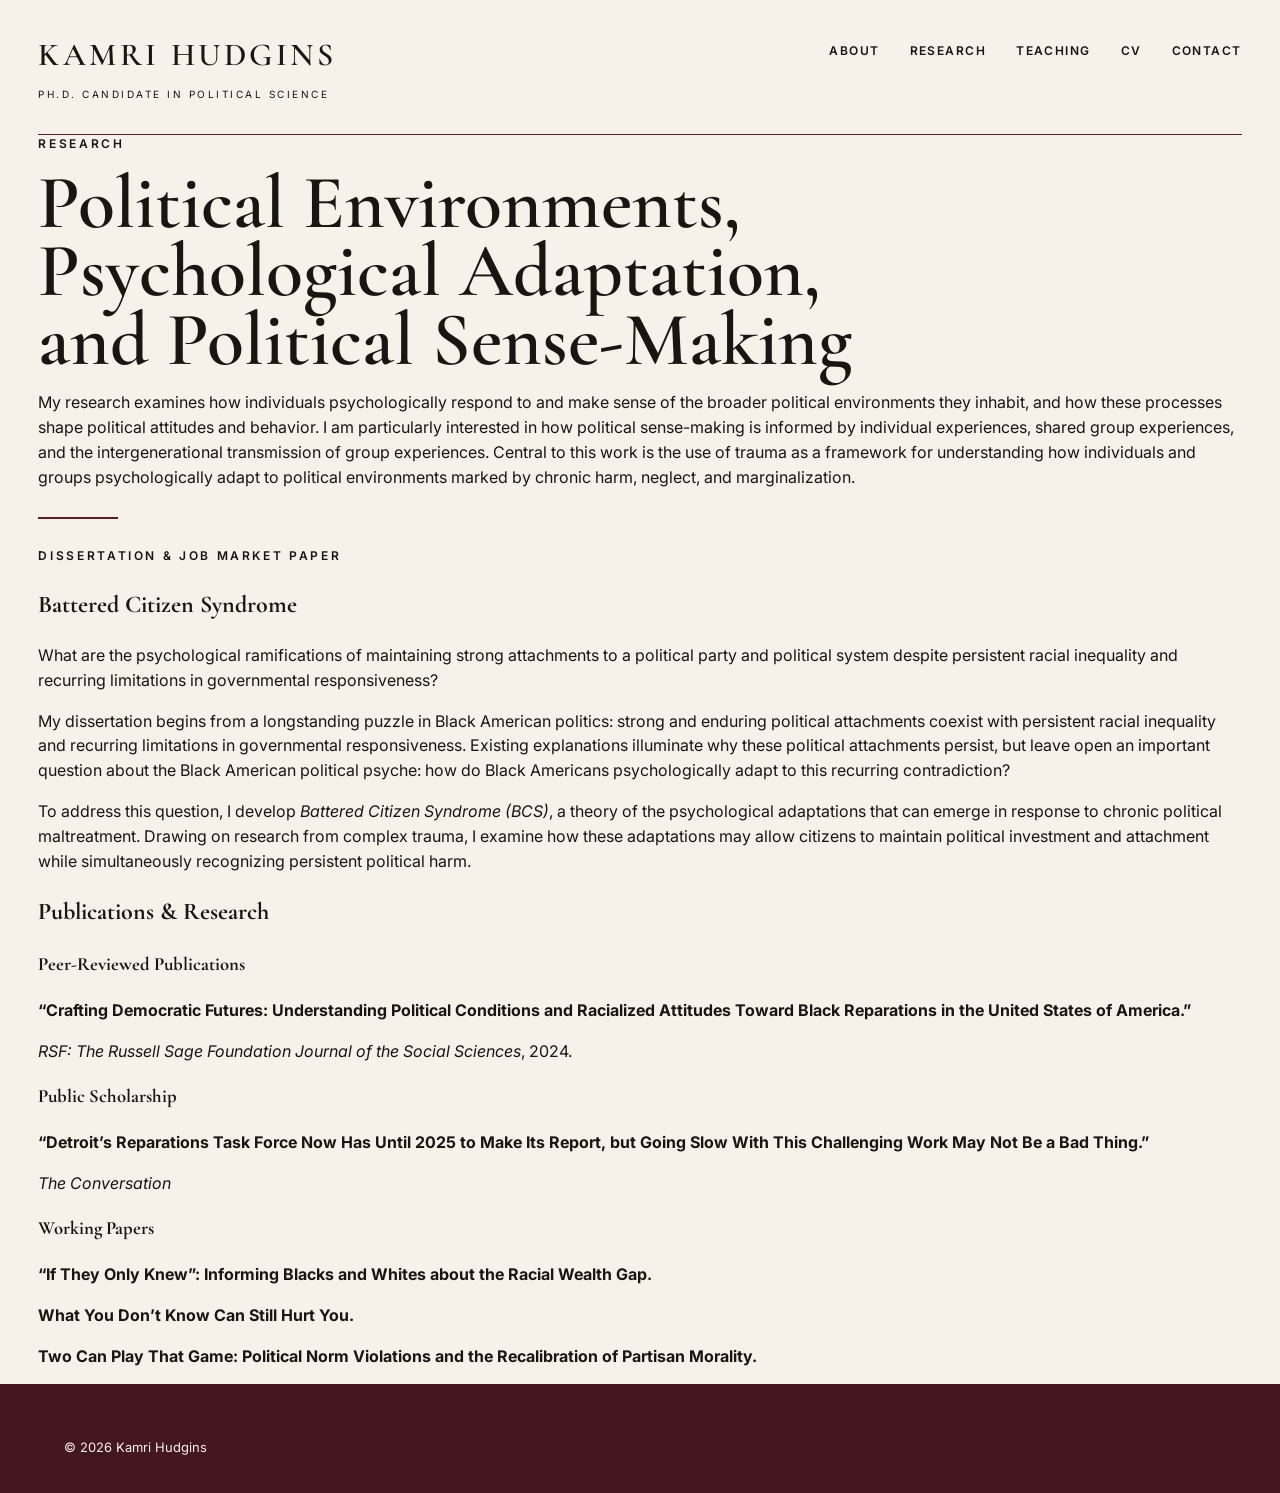
==== research.html @ 617f2ec5 "Create research.html for Kamri Hudgins' academic profile This HTML file outlines the research intere" ====
<!DOCTYPE html>
<html lang="en">
<head>
  <meta charset="UTF-8">
  <meta name="viewport" content="width=device-width, initial-scale=1.0">
  <title>Research | Kamri Hudgins</title>

  <link rel="preconnect" href="https://fonts.googleapis.com">
  <link rel="preconnect" href="https://fonts.gstatic.com" crossorigin>
  <link href="https://fonts.googleapis.com/css2?family=Cormorant+Garamond:ital,wght@0,400;0,500;0,600;1,400&family=Inter:wght@400;500;600&display=swap" rel="stylesheet">

  <link rel="stylesheet" href="style.css">
</head>

<body>

<header class="site-header">
  <a class="wordmark" href="index.html">
    <span>KAMRI HUDGINS</span>
    <small>PH.D. CANDIDATE IN POLITICAL SCIENCE</small>
  </a>

  <nav>
    <a href="index.html#about">ABOUT</a>
    <a href="research.html">RESEARCH</a>
    <a href="teaching.html">TEACHING</a>
    <a href="Hudgins_CV2026.pdf" target="_blank" rel="noopener">CV</a>
    <a href="index.html#contact">CONTACT</a>
  </nav>
</header>

<main>

  <section class="research-page">

    <p class="eyebrow">RESEARCH</p>

    <h1>Political Environments,<br>Psychological Adaptation,<br>and Political Sense-Making</h1>

    <p class="research-intro">
      My research examines how individuals psychologically respond to and make
      sense of the broader political environments they inhabit, and how these
      processes shape political attitudes and behavior. I am particularly
      interested in how political sense-making is informed by individual
      experiences, shared group experiences, and the intergenerational
      transmission of group experiences. Central to this work is the use of
      trauma as a framework for understanding how individuals and groups
      psychologically adapt to political environments marked by chronic harm,
      neglect, and marginalization.
    </p>

    <div class="rule"></div>

    <section class="dissertation-section">

      <p class="eyebrow">DISSERTATION &amp; JOB MARKET PAPER</p>

      <h2>Battered Citizen Syndrome</h2>

      <p class="research-question">
        What are the psychological ramifications of maintaining strong
        attachments to a political party and political system despite
        persistent racial inequality and recurring limitations in
        governmental responsiveness?
      </p>

      <p>
        My dissertation begins from a longstanding puzzle in Black American
        politics: strong and enduring political attachments coexist with
        persistent racial inequality and recurring limitations in governmental
        responsiveness. Existing explanations illuminate why these political
        attachments persist, but leave open an important question about the
        Black American political psyche: how do Black Americans psychologically
        adapt to this recurring contradiction?
      </p>

      <p>
        To address this question, I develop <em>Battered Citizen Syndrome
        (BCS)</em>, a theory of the psychological adaptations that can emerge
        in response to chronic political maltreatment. Drawing on research
        from complex trauma, I examine how these adaptations may allow
        citizens to maintain political investment and attachment while
        simultaneously recognizing persistent political harm.
      </p>

    </section>

    <div class="research-divider"></div>

    <section class="publications-section">

      <h2>Publications &amp; Research</h2>

      <h3>Peer-Reviewed Publications</h3>

      <div class="research-item">
        <p>
          <strong>“Crafting Democratic Futures: Understanding Political
          Conditions and Racialized Attitudes Toward Black Reparations in the
          United States of America.”</strong>
        </p>
        <p class="citation">
          <em>RSF: The Russell Sage Foundation Journal of the Social Sciences</em>,
          2024.
        </p>
      </div>

      <h3>Public Scholarship</h3>

      <div class="research-item">
        <p>
          <strong>
            “Detroit’s Reparations Task Force Now Has Until 2025 to Make Its
            Report, but Going Slow With This Challenging Work May Not Be a Bad
            Thing.”
          </strong>
        </p>
        <p class="citation"><em>The Conversation</em></p>
      </div>

      <h3>Working Papers</h3>

      <div class="research-item">
        <p>
          <strong>“If They Only Knew”: Informing Blacks and Whites about the
          Racial Wealth Gap.</strong>
        </p>
      </div>

      <div class="research-item">
        <p>
          <strong>What You Don’t Know Can Still Hurt You.</strong>
        </p>
      </div>

      <div class="research-item">
        <p>
          <strong>Two Can Play That Game: Political Norm Violations and the
          Recalibration of Partisan Morality.</strong>
        </p>
      </div>

    </section>

  </section>

</main>

<footer>
  <p>© 2026 Kamri Hudgins</p>
</footer>

</body>
</html>
---- style.css ----
:root{
  --cream:#f7f2e9;
  --ink:#181513;
  --wine:#5b2027;
  --wine-dark:#43171d;
  --muted:#746b64;
  --line:#d9cfc2;
}
*{box-sizing:border-box}
html{scroll-behavior:smooth}
body{margin:0;background:var(--cream);color:var(--ink);font-family:Inter,Arial,sans-serif;line-height:1.55}
.site-header{max-width:1400px;margin:auto;padding:30px 5%;display:flex;justify-content:space-between;align-items:flex-start;border-bottom:1px solid var(--wine)}
.wordmark{text-decoration:none;color:var(--ink);letter-spacing:.22em}
.wordmark span{display:block;font-family:"Cormorant Garamond",Georgia,serif;font-size:32px;font-weight:600}
.wordmark small{font-size:10px;letter-spacing:.25em}
nav{display:flex;gap:30px;padding-top:12px}
nav a,.link-grid a{color:var(--ink);text-decoration:none;font-size:12px;font-weight:600;letter-spacing:.12em}
nav a:hover,.link-grid a:hover{color:var(--wine)}
main{max-width:1400px;margin:auto}
.hero{padding:42px 5% 52px;display:grid;grid-template-columns:minmax(0,.9fr) minmax(0,1fr);gap:62px;align-items:center}
.portrait{
  height:650px;
  overflow:hidden;
}
.portrait img{
  width:100%;
  height:100%;
  object-fit:cover;
  object-position:center;
  display:block;
}
.placeholder{background:linear-gradient(145deg,#6a2930,#3f151a);display:flex;align-items:center;justify-content:center;color:#f8eee6;letter-spacing:.18em;font-size:12px}
.hero-copy{min-width:0;max-width:650px}
.portrait{grid-column:1}
.hero-copy{grid-column:2}
.eyebrow{font-size:12px;letter-spacing:.22em;font-weight:600;margin:0 0 15px}
h1,h2,h3,.role,.subtitle{font-family:"Cormorant Garamond",Georgia,serif}
h1{font-size:76px;line-height:.9;margin:0 0 15px;font-weight:600}
.role{font-size:31px;margin:0}
.institution{font-family:"Cormorant Garamond",Georgia,serif;font-style:italic;font-size:23px;margin:0}
.rule{width:80px;border-top:2px solid var(--wine);margin:28px 0}
.areas{font-size:12px;letter-spacing:.13em;line-height:1.8}
.hero-copy p:not(.eyebrow):not(.role):not(.institution):not(.areas){max-width:620px}
.button{display:inline-block;background:var(--wine);color:white;text-decoration:none;padding:17px 30px;margin-top:14px;font-size:11px;letter-spacing:.18em}
.button:hover{background:var(--wine-dark)}
.featured{border-top:1px solid var(--line);padding:45px 5%;display:grid;grid-template-columns:.85fr 1.15fr;gap:58px;align-items:center}
.featured h2{font-size:62px;line-height:.85;margin:8px 0 12px}
.subtitle{font-size:25px;font-style:italic;line-height:1.05;margin:0 0 20px}
.small{padding:14px 25px}
.research-image{min-height:420px;background:linear-gradient(135deg,#b5a99b,#514a44)}
.research-image {
  height: 420px;
  overflow: hidden;
}

.research-image img {
  width: 100%;
  height: 100%;
  object-fit: cover;
  object-position: center;
  display: block;
}
.link-grid{border-top:1px solid var(--line);display:grid;grid-template-columns:repeat(3,1fr);padding:30px 5% 45px}
.link-grid article{padding:5px 40px;border-right:1px solid var(--line)}
.link-grid article:first-child{padding-left:0}
.link-grid article:last-child{border:0}
.link-grid h3{font-size:35px;margin:0 0 8px}
.link-grid p{font-size:14px;max-width:300px}
footer{background:var(--wine-dark);color:#f7efe7;padding:40px max(5%,calc((100% - 1400px)/2 + 70px)) 22px;display:grid;grid-template-columns:1fr 1fr 1fr;gap:30px}
footer strong{font-family:"Cormorant Garamond",Georgia,serif;letter-spacing:.15em}
footer p{font-size:13px}
footer a{color:#f7efe7}
.footer-location{text-align:right}
.copyright{grid-column:1/-1;border-top:1px solid rgba(255,255,255,.35);padding-top:18px;margin-top:12px}
@media(max-width:850px){
 .site-header{display:block}
 nav{gap:14px;flex-wrap:wrap;margin-top:18px}
 .hero,.featured{grid-template-columns:1fr;gap:32px}
 .portrait{min-height:500px}
 h1{font-size:58px}
 .featured h2{font-size:50px}
 .link-grid{grid-template-columns:1fr}
 .link-grid article,.link-grid article:first-child{padding:22px 0;border-right:0;border-bottom:1px solid var(--line)}
 footer{grid-template-columns:1fr}
 .footer-location{text-align:left}
}



/* Full-size desktop layout */
@media (min-width: 1200px) {

  main,
  .site-header {
    width: min(1500px, 94vw);
    max-width: none;
    margin-left: auto;
    margin-right: auto;
  }

  .site-header {
    padding: 30px 0;
  }

  .hero {
    padding: 42px 0 52px;
    grid-template-columns: 520px 1fr;
    gap: 70px;
  }

  .portrait {
    height: 650px;
  }

  .featured {
    padding: 45px 0;
  }

  .link-grid {
    padding: 30px 0 45px;
  }
}

/* Teaching page */

.teaching-page {
  width: min(1100px, 90%);
  margin: 0 auto;
  padding: 80px 0 100px;
}

.teaching-page > .eyebrow {
  color: var(--wine);
  margin-bottom: 18px;
}

.teaching-page > h1 {
  font-family: "Cormorant Garamond", Georgia, serif;
  font-size: 72px;
  line-height: 0.95;
  font-weight: 600;
  margin: 0 0 32px;
}

.teaching-intro {
  max-width: 850px;
  font-family: "Cormorant Garamond", Georgia, serif;
  font-size: 29px;
  line-height: 1.4;
  margin: 0;
}

.teaching-page .rule {
  margin: 42px 0 55px;
}

.teaching-section {
  max-width: 950px;
}

.teaching-section h2 {
  font-family: "Cormorant Garamond", Georgia, serif;
  font-size: 52px;
  font-weight: 600;
  margin: 0 0 38px;
}

.teaching-section h3 {
  font-size: 12px;
  letter-spacing: .18em;
  text-transform: uppercase;
  margin: 42px 0 22px;
  padding-bottom: 10px;
  border-bottom: 1px solid var(--line);
}

.course {
  margin-bottom: 28px;
}

.course h4 {
  font-family: "Cormorant Garamond", Georgia, serif;
  font-size: 27px;
  line-height: 1.15;
  margin: 0 0 5px;
}

.course p,
.course-list p {
  color: var(--muted);
  margin: 0 0 18px;
}

.course-list strong {
  color: var(--ink);
  font-weight: 600;
}

@media (max-width: 700px) {
  .teaching-page {
    padding: 50px 0 70px;
  }

  .teaching-page > h1 {
    font-size: 52px;
  }

  .teaching-intro {
    font-size: 24px;
  }

  .teaching-section h2 {
    font-size: 42px;
  }
}
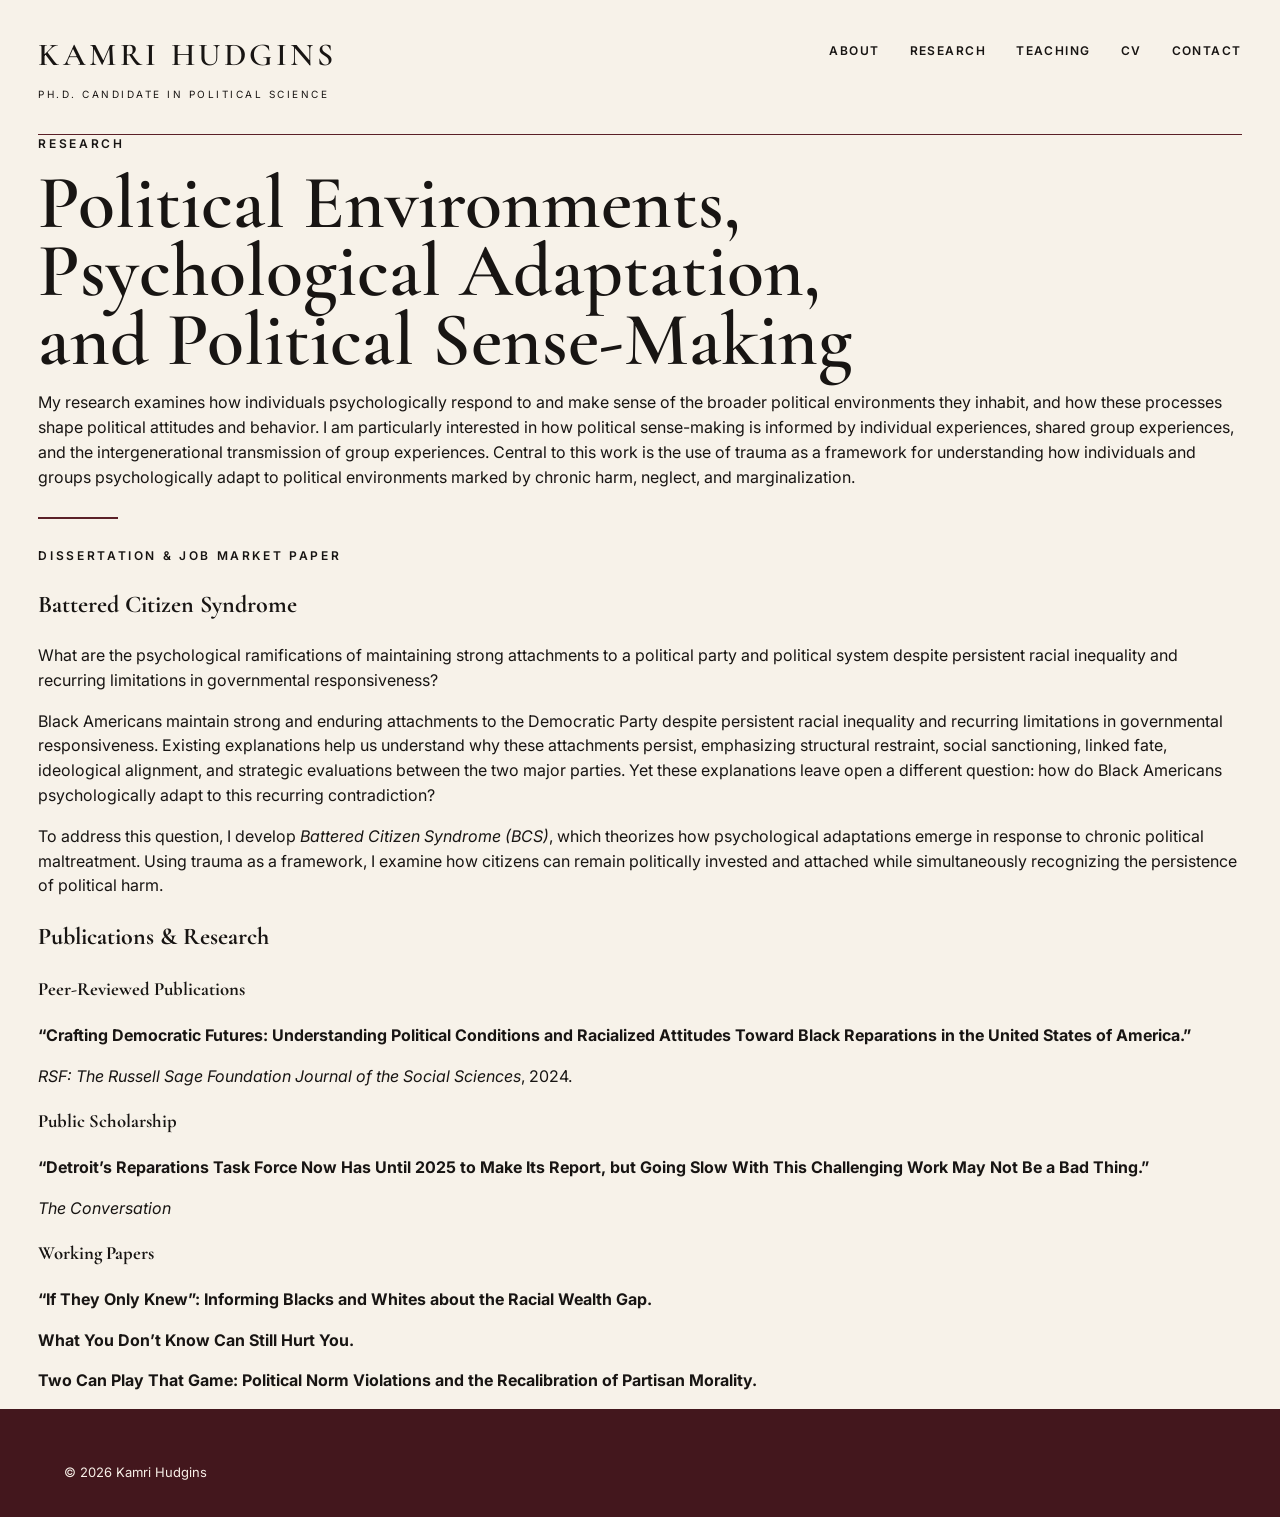
==== commit 7df66031: "Revise dissertation section text and formatting Refactor dissertation section for clarity and flow." ====
--- a/research.html
+++ b/research.html
@@ -51,39 +51,38 @@
 
     <div class="rule"></div>
 
-    <section class="dissertation-section">
+   <section class="dissertation-section">
 
-      <p class="eyebrow">DISSERTATION &amp; JOB MARKET PAPER</p>
+  <p class="eyebrow">DISSERTATION &amp; JOB MARKET PAPER</p>
 
-      <h2>Battered Citizen Syndrome</h2>
+  <h2>Battered Citizen Syndrome</h2>
 
-      <p class="research-question">
-        What are the psychological ramifications of maintaining strong
-        attachments to a political party and political system despite
-        persistent racial inequality and recurring limitations in
-        governmental responsiveness?
-      </p>
+  <p class="research-question">
+    What are the psychological ramifications of maintaining strong
+    attachments to a political party and political system despite
+    persistent racial inequality and recurring limitations in
+    governmental responsiveness?
+  </p>
 
-      <p>
-        My dissertation begins from a longstanding puzzle in Black American
-        politics: strong and enduring political attachments coexist with
-        persistent racial inequality and recurring limitations in governmental
-        responsiveness. Existing explanations illuminate why these political
-        attachments persist, but leave open an important question about the
-        Black American political psyche: how do Black Americans psychologically
-        adapt to this recurring contradiction?
-      </p>
+  <p>
+    Black Americans maintain strong and enduring attachments to the Democratic
+    Party despite persistent racial inequality and recurring limitations in
+    governmental responsiveness. Existing explanations help us understand why
+    these attachments persist, emphasizing structural restraint, social sanctioning, 
+    linked fate, ideological alignment, and strategic evaluations between the two major
+    parties. Yet these explanations leave open a different question: how do
+    Black Americans psychologically adapt to this recurring contradiction?
+  </p>
 
-      <p>
-        To address this question, I develop <em>Battered Citizen Syndrome
-        (BCS)</em>, a theory of the psychological adaptations that can emerge
-        in response to chronic political maltreatment. Drawing on research
-        from complex trauma, I examine how these adaptations may allow
-        citizens to maintain political investment and attachment while
-        simultaneously recognizing persistent political harm.
-      </p>
+  <p>
+    To address this question, I develop <em>Battered Citizen Syndrome
+    (BCS)</em>, which theorizes how psychological adaptations emerge in
+    response to chronic political maltreatment. Using trauma as a framework,
+    I examine how citizens can remain politically invested and attached while
+    simultaneously recognizing the persistence of political harm.
+</p>
 
-    </section>
+</section>
 
     <div class="research-divider"></div>
 
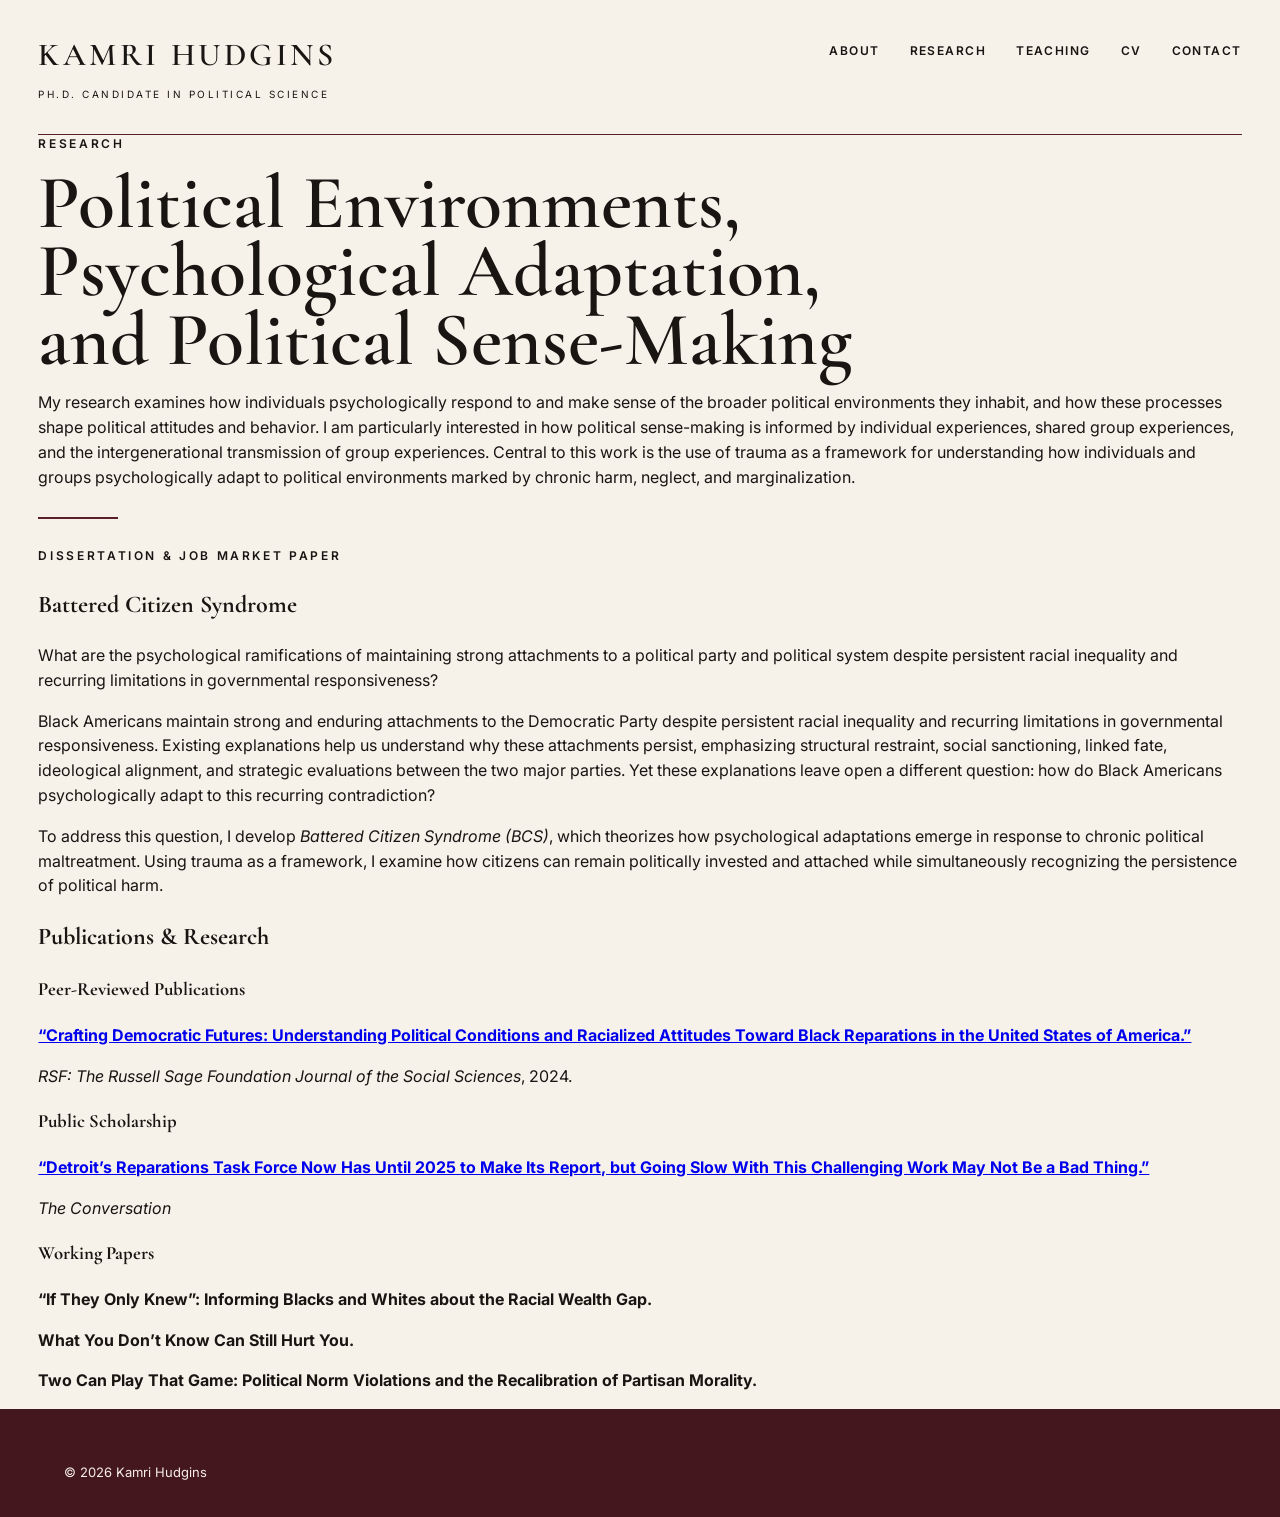
==== commit dab91294: "Add research page publication links" ====
--- a/research.html
+++ b/research.html
@@ -94,9 +94,16 @@
 
       <div class="research-item">
         <p>
-          <strong>“Crafting Democratic Futures: Understanding Political
-          Conditions and Racialized Attitudes Toward Black Reparations in the
-          United States of America.”</strong>
+<strong>
+<a class="publication-link"
+   href="https://www.rsfjournal.org/content/10/3/49"
+   target="_blank"
+   rel="noopener">
+    “Crafting Democratic Futures: Understanding Political Conditions
+    and Racialized Attitudes Toward Black Reparations in the United
+    States of America.”
+  </a>
+</strong>
         </p>
         <p class="citation">
           <em>RSF: The Russell Sage Foundation Journal of the Social Sciences</em>,
@@ -108,11 +115,15 @@
 
       <div class="research-item">
         <p>
-          <strong>
-            “Detroit’s Reparations Task Force Now Has Until 2025 to Make Its
-            Report, but Going Slow With This Challenging Work May Not Be a Bad
-            Thing.”
-          </strong>
+<strong>
+<a class="publication-link"
+   href="https://theconversation.com/detroits-reparations-task-force-now-has-until-2025-to-make-its-report-but-going-slow-with-this-challenging-work-may-not-be-a-bad-thing-231150"
+   target="_blank"
+   rel="noopener">
+    “Detroit’s Reparations Task Force Now Has Until 2025 to Make Its Report,
+    but Going Slow With This Challenging Work May Not Be a Bad Thing.”
+  </a>
+</strong>
         </p>
         <p class="citation"><em>The Conversation</em></p>
       </div>
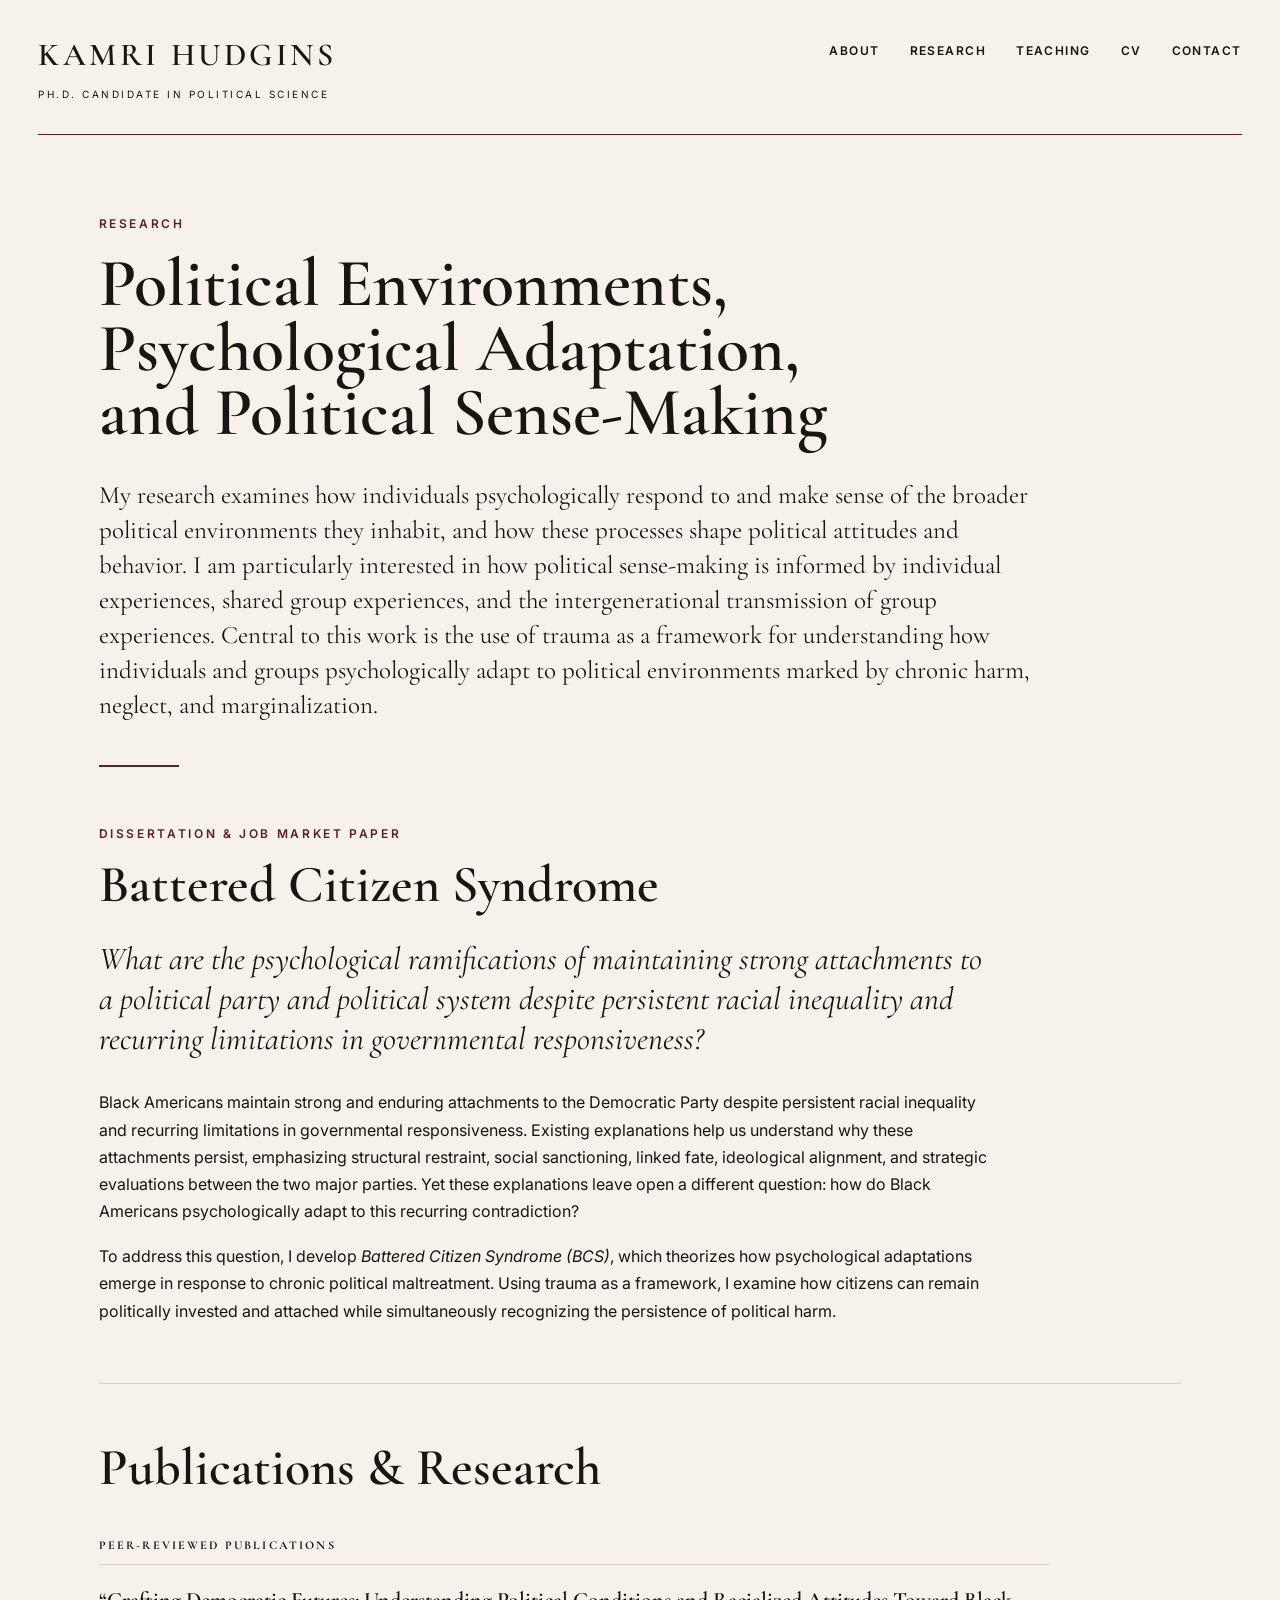
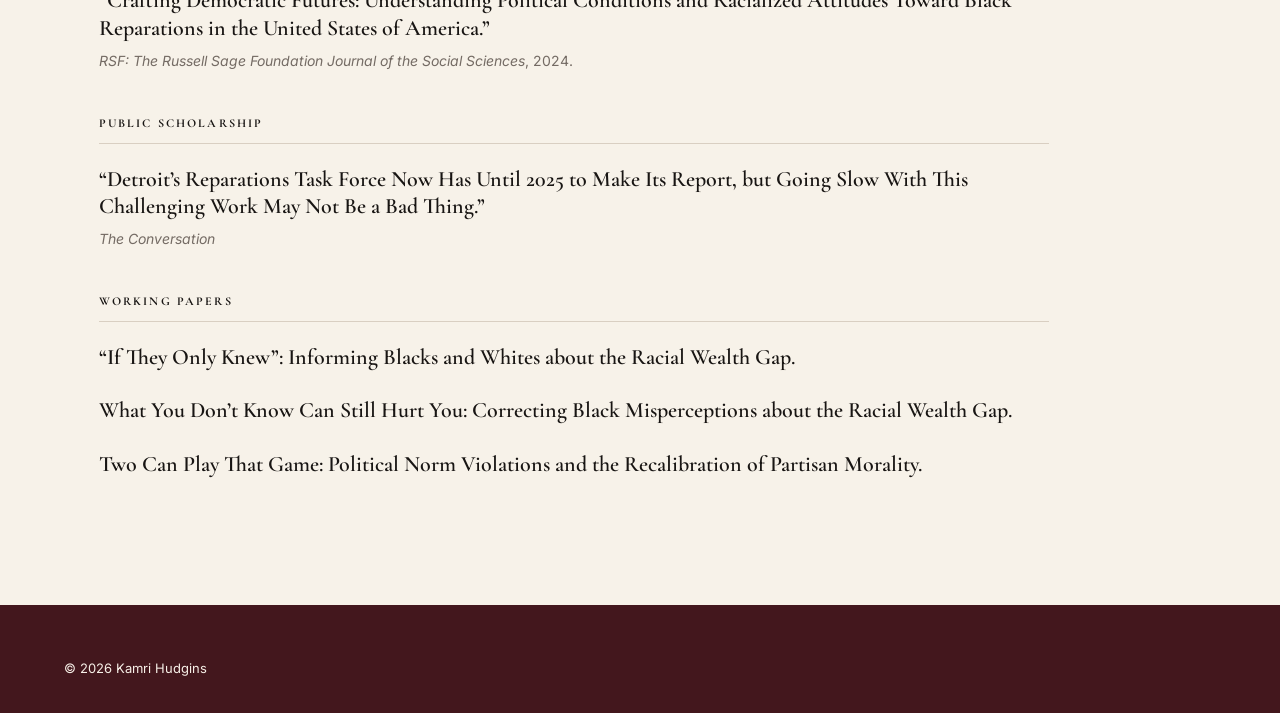
==== commit a3c646ae: "Update research item title for clarity" ====
--- a/research.html
+++ b/research.html
@@ -139,7 +139,7 @@
 
       <div class="research-item">
         <p>
-          <strong>What You Don’t Know Can Still Hurt You.</strong>
+          <strong>What You Don’t Know Can Still Hurt You: Correcting Black Misperceptions about the Racial Wealth Gap.</strong>
         </p>
       </div>
 
--- a/style.css
+++ b/style.css
@@ -213,3 +213,150 @@
     font-size: 42px;
   }
 }
+
+/* Research page */
+
+.research-page {
+  width: min(1100px, 90%);
+  margin: 0 auto;
+  padding: 80px 0 100px;
+}
+
+.research-page > .eyebrow {
+  color: var(--wine);
+  margin-bottom: 18px;
+}
+
+.research-page > h1 {
+  font-family: "Cormorant Garamond", Georgia, serif;
+  font-size: 68px;
+  line-height: 0.95;
+  font-weight: 600;
+  margin: 0 0 32px;
+  max-width: 900px;
+}
+
+.research-intro {
+  max-width: 950px;
+  font-family: "Cormorant Garamond", Georgia, serif;
+  font-size: 25px;
+  line-height: 1.4;
+  margin: 0;
+}
+
+.research-page > .rule {
+  margin: 42px 0 58px;
+}
+
+.dissertation-section {
+  max-width: 950px;
+}
+
+.dissertation-section > .eyebrow {
+  color: var(--wine);
+  margin-bottom: 16px;
+}
+
+.dissertation-section h2 {
+  font-family: "Cormorant Garamond", Georgia, serif;
+  font-size: 52px;
+  line-height: 1;
+  font-weight: 600;
+  margin: 0 0 28px;
+}
+
+.research-question {
+  font-family: "Cormorant Garamond", Georgia, serif;
+  font-size: 32px;
+  line-height: 1.25;
+  font-style: italic;
+  max-width: 900px;
+  margin: 0 0 30px;
+}
+
+.dissertation-section > p:not(.eyebrow):not(.research-question) {
+  max-width: 900px;
+  font-size: 16px;
+  line-height: 1.7;
+  margin: 0 0 18px;
+}
+
+.research-divider {
+  border-top: 1px solid var(--line);
+  margin: 58px 0;
+}
+
+.publications-section {
+  max-width: 950px;
+}
+
+.publications-section h2 {
+  font-family: "Cormorant Garamond", Georgia, serif;
+  font-size: 52px;
+  line-height: 1;
+  font-weight: 600;
+  margin: 0 0 42px;
+}
+
+.publications-section h3 {
+  font-size: 12px;
+  letter-spacing: .18em;
+  text-transform: uppercase;
+  margin: 42px 0 22px;
+  padding-bottom: 10px;
+  border-bottom: 1px solid var(--line);
+}
+
+.research-item {
+  margin-bottom: 26px;
+}
+
+.research-item p {
+  margin: 0 0 7px;
+  line-height: 1.6;
+}
+
+.research-item strong {
+  font-family: "Cormorant Garamond", Georgia, serif;
+  font-size: 22px;
+  line-height: 1.25;
+  font-weight: 600;
+}
+
+.research-item .citation {
+  color: var(--muted);
+  font-size: 14px;
+}
+
+.publication-link {
+  color: var(--ink);
+  text-decoration: none;
+  transition: color .2s ease;
+}
+
+.publication-link:hover {
+  color: var(--wine);
+}
+
+@media (max-width: 700px) {
+  .research-page {
+    padding: 50px 0 70px;
+  }
+
+  .research-page > h1 {
+    font-size: 48px;
+  }
+
+  .research-intro {
+    font-size: 22px;
+  }
+
+  .dissertation-section h2,
+  .publications-section h2 {
+    font-size: 42px;
+  }
+
+  .research-question {
+    font-size: 27px;
+  }
+}
